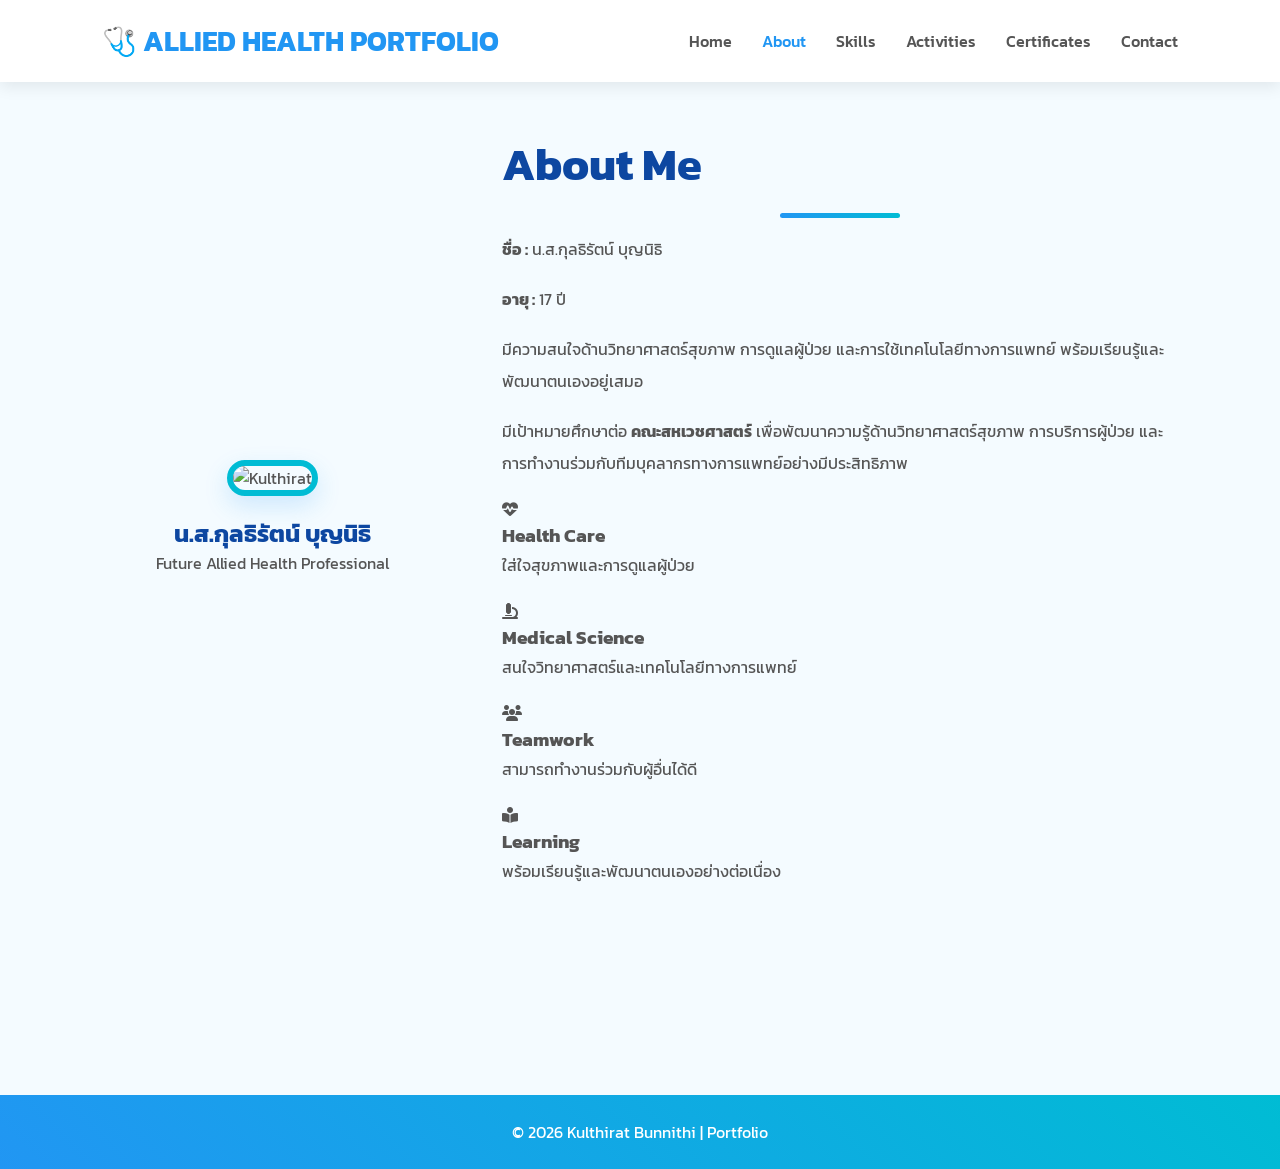
==== about.html @ bfe959b0 "Create about.html" ====
<!DOCTYPE html>
<html lang="th">

<head>

<meta charset="UTF-8">
<meta name="viewport" content="width=device-width, initial-scale=1.0">

<title>About | Allied Health Portfolio</title>

<link rel="preconnect" href="https://fonts.googleapis.com">

<link href="https://fonts.googleapis.com/css2?family=Kanit:wght@300;400;500;600;700&display=swap" rel="stylesheet">

<link rel="stylesheet"
href="https://cdnjs.cloudflare.com/ajax/libs/font-awesome/6.7.2/css/all.min.css">

<link rel="stylesheet"
href="css/style.css">

</head>

<body>

<header>

<nav>

<div class="logo">

🩺 ALLIED HEALTH PORTFOLIO

</div>

<ul>

<li><a href="index.html">Home</a></li>

<li><a href="about.html" class="active">About</a></li>

<li><a href="skills.html">Skills</a></li>

<li><a href="projects.html">Activities</a></li>

<li><a href="certificates.html">Certificates</a></li>

<li><a href="contact.html">Contact</a></li>

</ul>

</nav>

</header>

<section class="about-page">

<div class="about-image">

<img src="images/profile.jpg" alt="Kulthirat">

<h2>น.ส.กุลธิรัตน์ บุญนิธิ</h2>

<p>Future Allied Health Professional</p>

</div>

<div class="about-detail">

<h1>About Me</h1>

<div class="line"></div>

<p>

<strong>ชื่อ :</strong> น.ส.กุลธิรัตน์ บุญนิธิ

</p>

<p>

<strong>อายุ :</strong> 17 ปี

</p>

<p>

มีความสนใจด้านวิทยาศาสตร์สุขภาพ การดูแลผู้ป่วย และการใช้เทคโนโลยีทางการแพทย์ พร้อมเรียนรู้และพัฒนาตนเองอยู่เสมอ

</p>

<p>

มีเป้าหมายศึกษาต่อ <strong>คณะสหเวชศาสตร์</strong> เพื่อพัฒนาความรู้ด้านวิทยาศาสตร์สุขภาพ การบริการผู้ป่วย และการทำงานร่วมกับทีมบุคลากรทางการแพทย์อย่างมีประสิทธิภาพ

</p>

<div class="medical-grid">

<div class="medical-card">

<i class="fa-solid fa-heart-pulse"></i>

<h3>Health Care</h3>

<p>ใส่ใจสุขภาพและการดูแลผู้ป่วย</p>

</div>

<div class="medical-card">

<i class="fa-solid fa-microscope"></i>

<h3>Medical Science</h3>

<p>สนใจวิทยาศาสตร์และเทคโนโลยีทางการแพทย์</p>

</div>

<div class="medical-card">

<i class="fa-solid fa-users"></i>

<h3>Teamwork</h3>

<p>สามารถทำงานร่วมกับผู้อื่นได้ดี</p>

</div>

<div class="medical-card">

<i class="fa-solid fa-book-open-reader"></i>

<h3>Learning</h3>

<p>พร้อมเรียนรู้และพัฒนาตนเองอย่างต่อเนื่อง</p>

</div>

</div>

</div>

</section>

<footer>

<p>

© 2026 Kulthirat Bunnithi | Portfolio

</p>

</footer>

</body>

</html>
---- css/style.css ----
/*======================================
            GOOGLE FONT
======================================*/

@import url('https://fonts.googleapis.com/css2?family=Kanit:wght@300;400;500;600;700&display=swap');

/*======================================
            ROOT COLOR
======================================*/

:root{

--primary:#2196F3;

--secondary:#00BCD4;

--light:#F4FBFF;

--white:#ffffff;

--dark:#0D47A1;

--text:#555;

--shadow:0 10px 25px rgba(33,150,243,.18);

}

/*======================================
            RESET
======================================*/

*{

margin:0;

padding:0;

box-sizing:border-box;

font-family:'Kanit',sans-serif;

}

html{

scroll-behavior:smooth;

}

body{

background:var(--light);

color:var(--text);

}

/*======================================
            NAVBAR
======================================*/

header{

position:fixed;

top:0;

left:0;

width:100%;

background:rgba(255,255,255,.95);

backdrop-filter:blur(10px);

box-shadow:0 5px 15px rgba(0,0,0,.08);

z-index:999;

}

nav{

display:flex;

justify-content:space-between;

align-items:center;

padding:20px 8%;

}

.logo{

font-size:28px;

font-weight:700;

color:var(--primary);

}

nav ul{

display:flex;

gap:30px;

list-style:none;

}

nav a{

text-decoration:none;

font-weight:500;

color:#555;

transition:.3s;

}

nav a:hover,

nav a.active{

color:var(--primary);

}

/*======================================
            HERO
======================================*/

.hero{

min-height:100vh;

display:flex;

justify-content:space-between;

align-items:center;

padding:130px 8%;

gap:60px;

}

.left{

flex:1;

}

.left h3{

font-size:20px;

color:var(--secondary);

letter-spacing:2px;

}

.left h1{

font-size:58px;

color:var(--dark);

margin:15px 0;

}

.left h2{

font-size:34px;

color:var(--primary);

margin-bottom:20px;

}

.left p{

line-height:2;

font-size:18px;

margin-bottom:35px;

}

.button{

display:flex;

gap:20px;

}

.button a{

text-decoration:none;

padding:15px 35px;

background:linear-gradient(45deg,var(--primary),var(--secondary));

color:white;

border-radius:50px;

font-weight:600;

transition:.35s;

box-shadow:var(--shadow);

}

.button a:hover{

transform:translateY(-5px);

}

.profile-card{

background:white;

padding:35px;

border-radius:25px;

text-align:center;

box-shadow:var(--shadow);

transition:.35s;

}

.profile-card:hover{

transform:translateY(-10px);

}

.profile-card img{

width:280px;

height:280px;

object-fit:cover;

border-radius:50%;

border:8px solid var(--secondary);

margin-bottom:20px;

}

.profile-card h3{

color:var(--dark);

font-size:28px;

}

.profile-card p{

margin-top:10px;

color:#666;

}

/*======================================
            TITLE
======================================*/

.title{

text-align:center;

margin-bottom:60px;

}

.title h1{

font-size:48px;

color:var(--dark);

}

.line{

width:120px;

height:5px;

background:linear-gradient(90deg,var(--primary),var(--secondary));

margin:15px auto;

border-radius:20px;

}
/*======================================
            CARDS
======================================*/

.cards{

padding:100px 8%;

display:grid;

grid-template-columns:repeat(auto-fit,minmax(250px,1fr));

gap:30px;

}

.card{

background:var(--white);

padding:35px;

border-radius:20px;

text-align:center;

box-shadow:var(--shadow);

transition:.35s;

border-top:5px solid var(--secondary);

}

.card:hover{

transform:translateY(-10px);

}

.card i{

font-size:55px;

color:var(--primary);

margin-bottom:20px;

}

.card h2{

color:var(--dark);

margin-bottom:10px;

}

.card p{

line-height:1.8;

}

/*======================================
            ABOUT
======================================*/

.about-page{

padding:130px 8%;

display:grid;

grid-template-columns:340px 1fr;

gap:60px;

align-items:center;

}

.about-image{

text-align:center;

}

.about-image img{

width:300px;

height:300px;

object-fit:cover;

border-radius:20px;

border:6px solid var(--secondary);

box-shadow:var(--shadow);

}

.about-image h2{

margin-top:20px;

color:var(--dark);

}

.about-detail h1{

font-size:45px;

color:var(--dark);

margin-bottom:15px;

}

.about-detail p{

line-height:2;

margin-bottom:18px;

}

/*======================================
            SKILLS
======================================*/

.skills-page{

padding:130px 8%;

}

.skills-grid{

display:grid;

grid-template-columns:repeat(auto-fit,minmax(250px,1fr));

gap:30px;

}

.skill-box{

background:white;

padding:30px;

border-radius:20px;

text-align:center;

box-shadow:var(--shadow);

transition:.35s;

}

.skill-box:hover{

transform:translateY(-8px);

}

.skill-box i{

font-size:50px;

color:var(--primary);

margin-bottom:20px;

}

.skill-box h3{

margin-bottom:15px;

color:var(--dark);

}

/*======================================
            ACTIVITIES
======================================*/

.activities{

padding:130px 8%;

}

.activity-grid{

display:grid;

grid-template-columns:repeat(auto-fit,minmax(280px,1fr));

gap:30px;

}

.activity-card{

background:white;

border-radius:20px;

overflow:hidden;

box-shadow:var(--shadow);

transition:.35s;

}

.activity-card:hover{

transform:translateY(-10px);

}

.activity-card img{

width:100%;

height:220px;

object-fit:cover;

}

.activity-card .content{

padding:25px;

}

.activity-card h3{

color:var(--primary);

margin-bottom:10px;

}

/*======================================
          CERTIFICATES
======================================*/

.certificates-page{

padding:130px 8%;

}

.certificate-grid{

display:grid;

grid-template-columns:repeat(auto-fit,minmax(280px,1fr));

gap:30px;

}

.certificate-item{

background:white;

border-radius:20px;

overflow:hidden;

box-shadow:var(--shadow);

transition:.35s;

}

.certificate-item:hover{

transform:translateY(-10px);

}

.certificate-item img{

width:100%;

height:220px;

object-fit:cover;

}

.certificate-info{

padding:20px;

text-align:center;

}

.certificate-info h3{

color:var(--primary);

margin-bottom:10px;

}

/*======================================
            CONTACT
======================================*/

.contact-page{

padding:130px 8%;

display:grid;

grid-template-columns:350px 1fr;

gap:60px;

align-items:center;

}

.contact-left{

background:linear-gradient(135deg,var(--primary),var(--secondary));

padding:40px;

border-radius:20px;

text-align:center;

color:white;

box-shadow:var(--shadow);

}

.contact-left img{

width:220px;

height:220px;

object-fit:cover;

border-radius:50%;

border:6px solid white;

margin-bottom:20px;

}

.contact-right h1{

font-size:45px;

color:var(--dark);

margin-bottom:20px;

}

.contact-box{

display:flex;

align-items:center;

gap:20px;

padding:20px;

background:white;

margin-bottom:18px;

border-radius:15px;

box-shadow:0 8px 18px rgba(0,0,0,.08);

transition:.35s;

}

.contact-box:hover{

background:linear-gradient(45deg,var(--primary),var(--secondary));

transform:translateX(10px);

}

.contact-box:hover i,

.contact-box:hover h3,

.contact-box:hover p,

.contact-box:hover a{

color:white;

}

.contact-box i{

font-size:28px;

color:var(--primary);

width:35px;

}

.contact-box a{

text-decoration:none;

color:#555;

}

/*======================================
            FOOTER
======================================*/

footer{

background:linear-gradient(45deg,var(--primary),var(--secondary));

color:white;

text-align:center;

padding:25px;

margin-top:60px;

}

/*======================================
        PROGRESS BAR
======================================*/

.progress{

width:100%;

height:12px;

background:#d6efff;

border-radius:30px;

overflow:hidden;

margin-top:15px;

}

.progress-bar{

height:100%;

background:linear-gradient(90deg,var(--primary),var(--secondary));

border-radius:30px;

position:relative;

}

.progress-bar span{

position:absolute;

right:8px;

top:-28px;

font-size:13px;

font-weight:600;

color:var(--dark);

}

/*======================================
        RESPONSIVE
======================================*/

@media(max-width:900px){

.hero{

flex-direction:column;

text-align:center;

}

.about-page,

.contact-page{

grid-template-columns:1fr;

text-align:center;

}

.left h1{

font-size:42px;

}

.left h2{

font-size:28px;

}

.profile-card img{

width:220px;

height:220px;

}

.button{

justify-content:center;

flex-wrap:wrap;

}

}
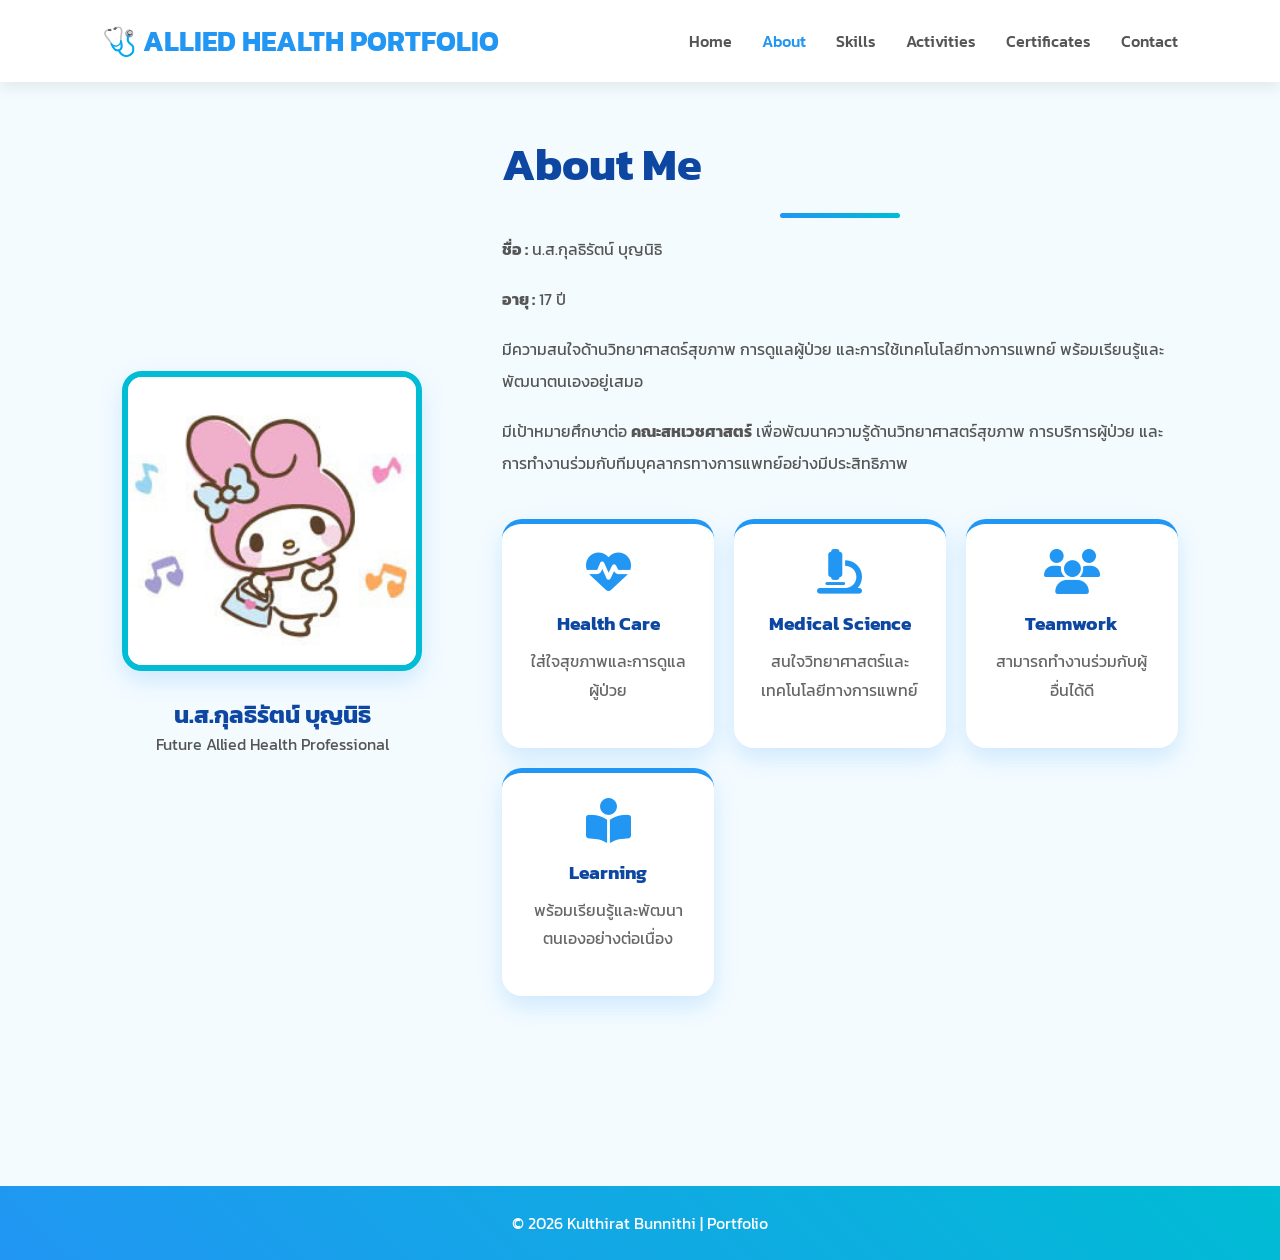
==== commit 3fce0888: "Update about.html" ====
--- a/about.html
+++ b/about.html
@@ -56,7 +56,7 @@
 
 <div class="about-image">
 
-<img src="images/profile.jpg" alt="Kulthirat">
+<img src="images/E16B082E-19A6-4E7D-AE2C-BD8CF2A1DB1F.jpg" alt="Kulthirat">
 
 <h2>น.ส.กุลธิรัตน์ บุญนิธิ</h2>
 
--- a/css/style.css
+++ b/css/style.css
@@ -878,3 +878,418 @@
 }
 
 }
+/*==============================
+      ABOUT MEDICAL CARD
+==============================*/
+
+.medical-grid{
+
+display:grid;
+
+grid-template-columns:repeat(auto-fit,minmax(180px,1fr));
+
+gap:20px;
+
+margin-top:40px;
+
+}
+
+.medical-card{
+
+background:#fff;
+
+padding:25px;
+
+border-radius:20px;
+
+text-align:center;
+
+box-shadow:var(--shadow);
+
+transition:.35s;
+
+border-top:5px solid var(--primary);
+
+}
+
+.medical-card:hover{
+
+transform:translateY(-10px);
+
+}
+
+.medical-card i{
+
+font-size:45px;
+
+color:var(--primary);
+
+margin-bottom:15px;
+
+}
+
+.medical-card h3{
+
+color:var(--dark);
+
+margin-bottom:10px;
+
+}
+
+.medical-card p{
+
+color:#666;
+
+line-height:1.8;
+
+}
+/*======================================
+        MEDICAL SKILLS
+======================================*/
+
+.progress{
+
+width:100%;
+
+height:12px;
+
+background:#d9f1ff;
+
+border-radius:30px;
+
+overflow:hidden;
+
+margin-top:18px;
+
+}
+
+.progress-bar{
+
+height:100%;
+
+background:linear-gradient(90deg,var(--primary),var(--secondary));
+
+border-radius:30px;
+
+position:relative;
+
+transition:1s;
+
+}
+
+.progress-bar span{
+
+position:absolute;
+
+right:8px;
+
+top:-28px;
+
+font-size:13px;
+
+font-weight:600;
+
+color:var(--dark);
+
+}
+
+.skill-box{
+
+border-top:5px solid var(--secondary);
+
+}
+
+.skill-box:hover{
+
+transform:translateY(-10px);
+
+box-shadow:0 15px 35px rgba(33,150,243,.25);
+
+}
+/*======================================
+      ACTIVITIES PAGE
+======================================*/
+
+.activities{
+
+padding:130px 8%;
+
+}
+
+.activity-grid{
+
+display:grid;
+
+grid-template-columns:repeat(auto-fit,minmax(280px,1fr));
+
+gap:30px;
+
+margin-top:50px;
+
+}
+
+.activity-card{
+
+background:#fff;
+
+border-radius:20px;
+
+overflow:hidden;
+
+box-shadow:var(--shadow);
+
+transition:.35s;
+
+border-top:5px solid var(--primary);
+
+}
+
+.activity-card:hover{
+
+transform:translateY(-10px);
+
+box-shadow:0 15px 35px rgba(33,150,243,.25);
+
+}
+
+.activity-card img{
+
+width:100%;
+
+height:220px;
+
+object-fit:cover;
+
+transition:.4s;
+
+}
+
+.activity-card:hover img{
+
+transform:scale(1.08);
+
+}
+
+.activity-card .content{
+
+padding:25px;
+
+}
+
+.activity-card h3{
+
+color:var(--dark);
+
+margin-bottom:12px;
+
+}
+
+.activity-card h3 i{
+
+color:var(--primary);
+
+margin-right:8px;
+
+}
+
+.activity-card p{
+
+color:#666;
+
+line-height:1.8;
+
+}
+/*======================================
+        CERTIFICATES
+======================================*/
+
+.certificate-item{
+
+background:#fff;
+
+border-radius:20px;
+
+overflow:hidden;
+
+box-shadow:var(--shadow);
+
+border:2px solid #b3e5fc;
+
+transition:.35s;
+
+}
+
+.certificate-item:hover{
+
+transform:translateY(-10px);
+
+box-shadow:0 15px 35px rgba(33,150,243,.25);
+
+}
+
+.certificate-item img{
+
+width:100%;
+
+height:220px;
+
+object-fit:cover;
+
+transition:.4s;
+
+}
+
+.certificate-item:hover img{
+
+transform:scale(1.05);
+
+}
+
+.certificate-info{
+
+padding:20px;
+
+text-align:center;
+
+}
+
+.certificate-info h3{
+
+color:var(--dark);
+
+margin-bottom:10px;
+
+}
+
+.certificate-info p{
+
+color:#666;
+
+line-height:1.8;
+
+}
+/*======================================
+        CONTACT PAGE
+======================================*/
+
+.contact-left{
+
+background:linear-gradient(135deg,#2196F3,#00BCD4);
+
+color:white;
+
+padding:40px;
+
+border-radius:25px;
+
+text-align:center;
+
+box-shadow:var(--shadow);
+
+}
+
+.contact-left img{
+
+width:220px;
+
+height:220px;
+
+object-fit:cover;
+
+border-radius:50%;
+
+border:6px solid white;
+
+margin-bottom:20px;
+
+}
+
+.contact-left h2{
+
+color:white;
+
+margin-bottom:10px;
+
+}
+
+.contact-left p{
+
+color:#E3F2FD;
+
+}
+
+.contact-box{
+
+display:flex;
+
+align-items:center;
+
+gap:18px;
+
+background:white;
+
+padding:20px;
+
+margin-bottom:18px;
+
+border-radius:15px;
+
+border-left:5px solid var(--primary);
+
+box-shadow:0 8px 18px rgba(0,0,0,.08);
+
+transition:.35s;
+
+}
+
+.contact-box:hover{
+
+background:linear-gradient(45deg,var(--primary),var(--secondary));
+
+transform:translateX(10px);
+
+}
+
+.contact-box:hover i,
+
+.contact-box:hover h3,
+
+.contact-box:hover p,
+
+.contact-box:hover a{
+
+color:white;
+
+}
+
+.contact-box i{
+
+font-size:28px;
+
+color:var(--primary);
+
+min-width:35px;
+
+}
+
+.contact-box h3{
+
+margin-bottom:5px;
+
+color:var(--dark);
+
+}
+
+.contact-box p{
+
+color:#666;
+
+}
+
+.contact-box a{
+
+color:#666;
+
+text-decoration:none;
+
+}
